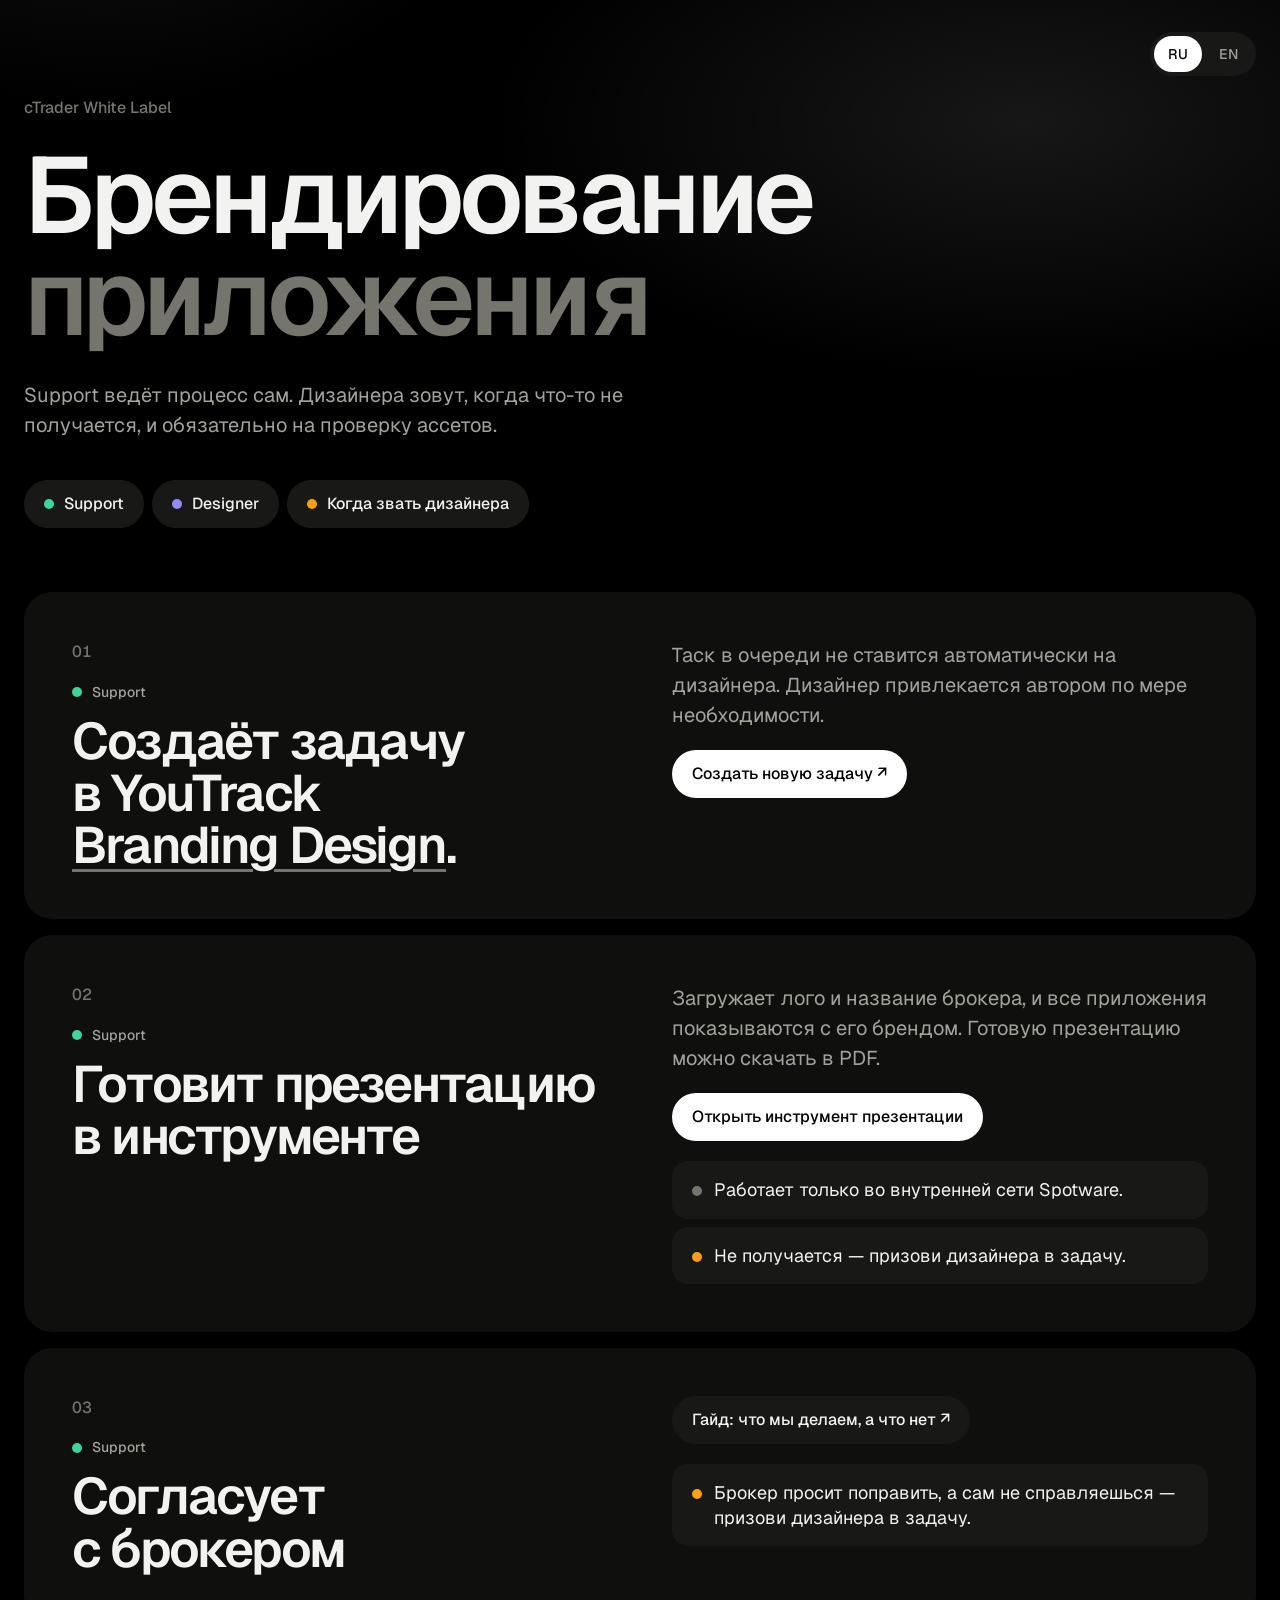
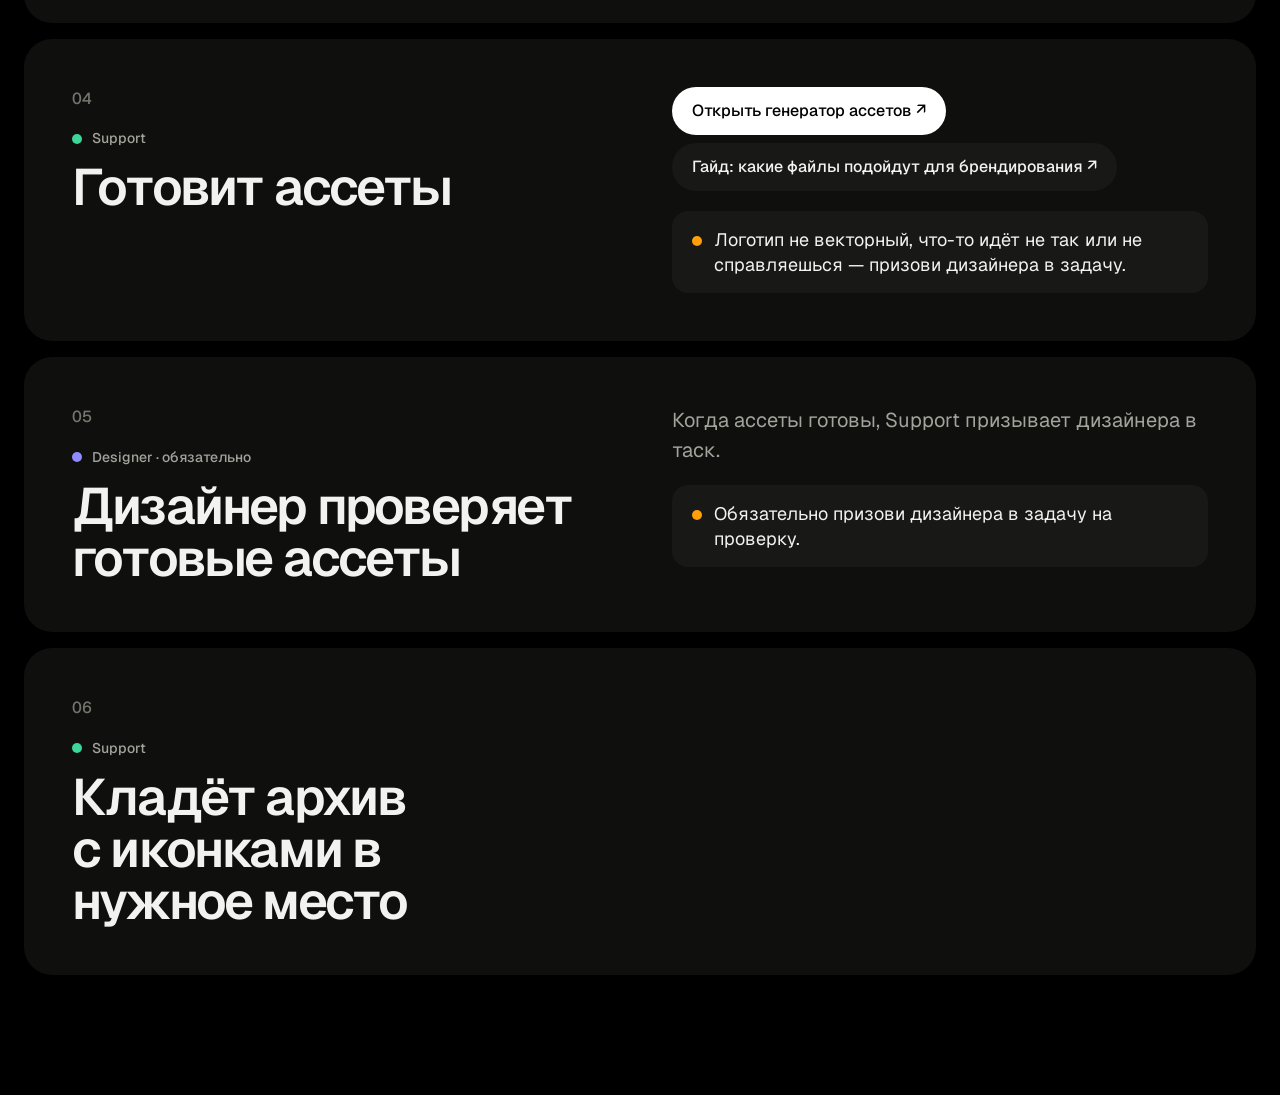
==== branding-sop/index.html @ 6b5ebdbe "Add cTrader branding SOP with presentation tool Co-Authored-By: Claude Sonnet 5.5 <noreply@anthropic" ====
<!doctype html><html lang="ru"><head><meta charset="utf-8"><meta name="viewport" content="width=device-width, initial-scale=1, viewport-fit=cover"><style>:root{color-scheme:light}body{margin:0}[hidden]{display:none!important}</style></head><body><title>SOP брендирования cTrader</title>
<meta name="claude:viewport-fit-sides" content="cover">
<link rel="preconnect" href="https://fonts.googleapis.com">
<link rel="preconnect" href="https://fonts.gstatic.com" crossorigin>
<link rel="stylesheet" href="https://fonts.googleapis.com/css2?family=Geist:wght@400;500;600;700&display=swap">
<style>
/* Layout: стиль страницы презентации. Чёрный фон, крупный плотный заголовок, по карточке на шаг: слева номер и название, справа действия и условия вызова дизайнера. */
:root {
  --bg: #000000;
  --surface: #0F0F0E;
  --surface-2: #181817;
  --surface-3: #232321;
  --ink: #F2F2F0;
  --ink-2: #A3A39C;
  --ink-3: #75756E;
  --paper: #FFFFFF;
  --on-paper: #000000;
  --designer: #8E8CFF;
  --support: #3DD598;
  --decision: #FF9F0A;
  --r-lg: 28px;
  --r-md: 16px;
  --gutter: 24px;
  --font: "Geist", system-ui, -apple-system, "Segoe UI", sans-serif;
  color-scheme: dark;
}
* { box-sizing: border-box; }
html { scroll-behavior: smooth; }
body {
  margin: 0;
  background: var(--bg); color: var(--ink);
  font: 400 16px/1.5 var(--font);
  -webkit-font-smoothing: antialiased;
  overflow-x: hidden;
  padding-left: max(var(--gutter), env(safe-area-inset-left, 0px));
  padding-right: max(var(--gutter), env(safe-area-inset-right, 0px));
}
h1, h2, p { margin: 0; }
.wrap { max-width: 1440px; margin: 0 auto; }

/* hero */
.hero { position: relative; padding-block: 96px 64px; }
.hero::before {
  content: ""; position: absolute; inset: -80px calc(-1 * var(--gutter)) 0; z-index: -1; pointer-events: none;
  background:
    radial-gradient(60% 55% at 80% 30%, rgba(255,255,255,.09), transparent 70%),
    radial-gradient(40% 40% at 8% 0%, rgba(255,255,255,.05), transparent 70%);
}
.eyebrow { display: block; font-size: 16px; font-weight: 500; color: var(--ink-3); margin-bottom: 24px; }
h1 { font-weight: 600; letter-spacing: -.045em; line-height: .95; font-size: clamp(40px, 8.4vw, 136px); overflow-wrap: anywhere; }
h1 .dim { display: block; color: var(--ink-3); }
.lead { margin-top: 32px; max-width: 620px; font-size: 20px; line-height: 1.5; color: var(--ink-2); }
.legend { display: flex; flex-wrap: wrap; gap: 8px; margin: 40px 0 0; padding: 0; list-style: none; }
.legend li { display: inline-flex; align-items: center; gap: 10px; height: 48px; padding: 0 20px; border-radius: 999px; background: var(--surface-2); font-weight: 500; }

.lang { position: absolute; top: 32px; right: 0; display: inline-flex; gap: 2px; padding: 4px; border-radius: 999px; background: var(--surface-2); }
.lang button { appearance: none; -webkit-appearance: none; border: 0; font: 500 14px var(--font); height: 36px; min-width: 48px; padding: 0 14px; border-radius: 999px; background: transparent; color: var(--ink-2); cursor: pointer; }
.lang button:hover { color: var(--ink); }
.lang button[aria-pressed="true"] { background: var(--paper); color: var(--on-paper); }
.lang button:focus-visible { outline: 3px solid var(--ink); outline-offset: 2px; }

.dot { width: 10px; height: 10px; border-radius: 50%; flex: none; background: var(--ink-3); }
.dot.s { background: var(--support); }
.dot.d { background: var(--designer); }
.dot.q { background: var(--decision); }

/* steps */
.steps { display: flex; flex-direction: column; gap: 16px; padding-bottom: 120px; }
.step {
  display: grid; grid-template-columns: minmax(0, 1fr) minmax(0, 1fr); gap: 32px 64px; align-items: start;
  background: var(--surface); border-radius: var(--r-lg); padding: clamp(24px, 4vw, 48px);
}
.num { display: block; font-size: 16px; font-weight: 500; color: var(--ink-3); font-variant-numeric: tabular-nums; margin-bottom: 16px; }
.who { display: inline-flex; align-items: center; gap: 10px; font-size: 14px; font-weight: 500; color: var(--ink-2); margin-bottom: 12px; }
.step h2 { font-size: clamp(30px, 4vw, 56px); line-height: 1.02; letter-spacing: -.035em; font-weight: 600; text-wrap: balance; }
.step h2 a { color: inherit; text-decoration: underline; text-decoration-thickness: 3px; text-underline-offset: 6px; text-decoration-color: var(--ink-3); }
.step h2 a:hover { text-decoration-color: var(--ink); }
.body { display: flex; flex-direction: column; gap: 20px; min-width: 0; }
.body p { font-size: 20px; line-height: 1.5; color: var(--ink-2); max-width: 560px; }
.actions { display: flex; flex-wrap: wrap; gap: 8px; }
.btn {
  display: inline-flex; align-items: center; gap: 8px; min-height: 48px; padding: 8px 20px; border-radius: 999px;
  background: var(--surface-2); color: var(--ink); text-decoration: none; font-weight: 500; font-size: 16px;
  transition: background .15s;
}
.btn:hover { background: var(--surface-3); }
.btn.primary { background: var(--paper); color: var(--on-paper); }
.btn.primary:hover { background: #E2E2DE; }
.btn:focus-visible, .step h2 a:focus-visible, .back:focus-visible { outline: 3px solid var(--ink); outline-offset: 3px; }
.notes { display: flex; flex-direction: column; gap: 8px; }
.note { background: var(--surface-2); border-radius: var(--r-md); padding: 16px 20px; display: flex; align-items: flex-start; gap: 12px; }
.note .dot { margin-top: 9px; }
.note span { font-size: 18px; line-height: 1.4; color: var(--ink); }

/* presentation view */
.pres { position: fixed; inset: 0; display: flex; flex-direction: column; background: var(--bg); z-index: 20; }
.pres-bar { flex: none; display: flex; align-items: center; min-height: 64px; padding-top: env(safe-area-inset-top, 0px); padding-left: max(16px, env(safe-area-inset-left, 0px)); padding-right: max(16px, env(safe-area-inset-right, 0px)); }
.back { display: inline-flex; align-items: center; height: 40px; padding: 0 16px; border-radius: 999px; background: var(--surface-2); color: var(--ink); text-decoration: none; font-weight: 500; }
.back:hover { background: var(--surface-3); }
.pres iframe { flex: 1; width: 100%; border: 0; background: var(--bg); padding-bottom: env(safe-area-inset-bottom, 0px); }

@media (max-width: 900px) {
  .hero { padding-block: 88px 48px; }
  .lang { top: 24px; }
  .lead, .body p { font-size: 18px; }
  .step { grid-template-columns: minmax(0, 1fr); gap: 24px; }
}
@media (max-width: 640px) {
  :root { --gutter: 16px; --r-lg: 20px; }
  .steps { padding-bottom: 72px; }
}
@media (prefers-reduced-motion: reduce) {
  html { scroll-behavior: auto; }
  .btn, .back { transition: none; }
}
</style>

<div id="scheme">
  <div class="wrap">
    <header class="hero">
      <div class="lang" role="group" aria-label="Язык">
        <button type="button" data-lang="ru" aria-pressed="true">RU</button>
        <button type="button" data-lang="en" aria-pressed="false">EN</button>
      </div>
      <span class="eyebrow">cTrader White Label</span>
      <h1><span data-i="h1a">Брендирование</span><span class="dim" data-i="h1b">приложения</span></h1>
      <p class="lead" data-i="lead">Support ведёт процесс сам. Дизайнера зовут, когда что-то не получается, и обязательно на проверку ассетов.</p>
      <ul class="legend" id="legend" aria-label="Обозначения">
        <li><i class="dot s"></i>Support</li>
        <li><i class="dot d"></i>Designer</li>
        <li><i class="dot q"></i><span data-i="lg3">Когда звать дизайнера</span></li>
      </ul>
    </header>

    <main class="steps">
      <section class="step">
        <div>
          <span class="num">01</span>
          <span class="who"><i class="dot s"></i>Support</span>
          <h2 data-i="s1h">Создаёт задачу в YouTrack <a href="https://yt.ctrader.com/projects/XD" target="_blank" rel="noopener">Branding Design</a>.</h2>
        </div>
        <div class="body">
          <p data-i="s1p">Таск в очереди не ставится автоматически на дизайнера. Дизайнер привлекается автором по мере необходимости.</p>
          <div class="actions">
            <a class="btn primary" href="https://yt.ctrader.com/newIssue?project=XD" target="_blank" rel="noopener" data-i="s1b">Создать новую задачу ↗</a>
          </div>
        </div>
      </section>

      <section class="step">
        <div>
          <span class="num">02</span>
          <span class="who"><i class="dot s"></i>Support</span>
          <h2 data-i="s2h">Готовит презентацию в инструменте</h2>
        </div>
        <div class="body">
          <p data-i="s2p">Загружает лого и название брокера, и все приложения показываются с его брендом. Готовую презентацию можно скачать в PDF.</p>
          <div class="actions">
            <a class="btn primary" href="#presentation" data-i="s2b">Открыть инструмент презентации</a>
          </div>
          <div class="notes">
            <div class="note"><i class="dot"></i><span data-i="s2n1">Работает только во внутренней сети Spotware.</span></div>
            <div class="note"><i class="dot q"></i><span data-i="s2n2">Не получается — призови дизайнера в задачу.</span></div>
          </div>
        </div>
      </section>

      <section class="step">
        <div>
          <span class="num">03</span>
          <span class="who"><i class="dot s"></i>Support</span>
          <h2 data-i="s3h">Согласует с брокером</h2>
        </div>
        <div class="body">
          <div class="actions">
            <a class="btn" href="https://assets-generator.vibe.spotwa.re/broker-assets/requirements" target="_blank" rel="noopener" data-i="s3b">Гайд: что мы делаем, а что нет ↗</a>
          </div>
          <div class="notes">
            <div class="note"><i class="dot q"></i><span data-i="s3n">Брокер просит поправить, а сам не справляешься — призови дизайнера в задачу.</span></div>
          </div>
        </div>
      </section>

      <section class="step">
        <div>
          <span class="num">04</span>
          <span class="who"><i class="dot s"></i>Support</span>
          <h2 data-i="s4h">Готовит ассеты</h2>
        </div>
        <div class="body">
          <div class="actions">
            <a class="btn primary" href="https://assets-generator.vibe.spotwa.re/" target="_blank" rel="noopener" data-i="s4b1">Открыть генератор ассетов ↗</a>
            <a class="btn" href="https://assets-generator.vibe.spotwa.re/broker-assets" target="_blank" rel="noopener" data-i="s4b2">Гайд: какие файлы подойдут для брендирования ↗</a>
          </div>
          <div class="notes">
            <div class="note"><i class="dot q"></i><span data-i="s4n">Логотип не векторный, что-то идёт не так или не справляешься — призови дизайнера в задачу.</span></div>
          </div>
        </div>
      </section>

      <section class="step">
        <div>
          <span class="num">05</span>
          <span class="who"><i class="dot d"></i><span data-i="s5w">Designer · обязательно</span></span>
          <h2 data-i="s5h">Дизайнер проверяет готовые ассеты</h2>
        </div>
        <div class="body">
          <p data-i="s5p">Когда ассеты готовы, Support призывает дизайнера в таск.</p>
          <div class="notes">
            <div class="note"><i class="dot q"></i><span data-i="s5n">Обязательно призови дизайнера в задачу на проверку.</span></div>
          </div>
        </div>
      </section>

      <section class="step">
        <div>
          <span class="num">06</span>
          <span class="who"><i class="dot s"></i>Support</span>
          <h2 data-i="s6h">Кладёт архив с иконками в нужное место</h2>
        </div>
        <div class="body"></div>
      </section>
    </main>
  </div>
</div>

<div class="pres" id="presView" hidden>
  <div class="pres-bar"><a class="back" href="#" data-i="back">← К схеме</a></div>
  <iframe id="presFrame" title="Инструмент презентации"></iframe>
</div>

<script>
(function () {
  var EN = {"h1a": "Branding", "h1b": "the app", "lead": "Support runs the process on their own. The designer is called in when something doesn't work out, and always for the asset check.", "lg3": "When to call the designer", "s1h": "Creates a task in YouTrack <a href='https://yt.ctrader.com/projects/XD' target='_blank' rel='noopener'>Branding Design</a>.", "s1b": "Create a new task ↗",
    "s1p": "A task in the queue isn't assigned to the designer automatically. The author brings the designer in as needed.", "s2h": "Prepares the presentation in the tool", "s2p": "Uploads the broker's logo and name, and every app is shown with their branding. The finished presentation can be downloaded as a PDF.", "s2b": "Open the presentation tool", "s2n1": "Works only inside the Spotware internal network.", "s2n2": "Not working out? Add the designer to the task.", "s3h": "Agrees it with the broker", "s3b": "Guide: what we do and what we don't ↗", "s3n": "The broker asks for changes and you can't handle it? Add the designer to the task.", "s4h": "Prepares the assets", "s4b1": "Open the asset generator ↗", "s4b2": "Guide: which files work for branding ↗", "s4n": "The logo isn't a vector, something goes wrong, or you can't manage? Add the designer to the task.", "s5w": "Designer · required", "s5h": "The designer checks the finished assets", "s5p": "When the assets are ready, Support adds the designer to the task.", "s5n": "Always add the designer to the task for this check.", "s6h": "Puts the archive with the icons in the right place", "back": "← Back to the scheme"};
  var META = {
    ru: { title: 'SOP брендирования cTrader', legend: 'Обозначения', frame: 'Инструмент презентации', group: 'Язык' },
    en: { title: 'cTrader Branding SOP', legend: 'Legend', frame: 'Presentation tool', group: 'Language' }
  };
  var scheme = document.getElementById('scheme');
  var view = document.getElementById('presView');
  var frame = document.getElementById('presFrame');
  var legend = document.getElementById('legend');
  var group = document.querySelector('.lang');
  var buttons = document.querySelectorAll('.lang button');
  var els = document.querySelectorAll('[data-i]');
  var loaded = false;

  els.forEach(function (e) { e._ru = e.innerHTML; });

  function setLang(l) {
    els.forEach(function (e) {
      var k = e.getAttribute('data-i');
      e.innerHTML = (l === 'en' && EN[k] !== undefined) ? EN[k] : e._ru;
    });
    document.documentElement.lang = l;
    document.title = META[l].title;
    legend.setAttribute('aria-label', META[l].legend);
    group.setAttribute('aria-label', META[l].group);
    frame.setAttribute('title', META[l].frame);
    buttons.forEach(function (b) { b.setAttribute('aria-pressed', b.getAttribute('data-lang') === l ? 'true' : 'false'); });
    try { localStorage.setItem('sop-lang', l); } catch (e) {}
  }
  buttons.forEach(function (b) {
    b.addEventListener('click', function () { setLang(b.getAttribute('data-lang')); });
  });

  var saved = 'ru';
  try { saved = localStorage.getItem('sop-lang') === 'en' ? 'en' : 'ru'; } catch (e) {}
  setLang(saved);

  function route() {
    var on = location.hash === '#presentation';
    if (on && !loaded) { frame.src = 'presentation/index.html'; loaded = true; }
    view.hidden = !on;
    scheme.hidden = on;
    window.scrollTo(0, 0);
  }
  window.addEventListener('hashchange', route);
  route();
})();
</script>
</body></html>
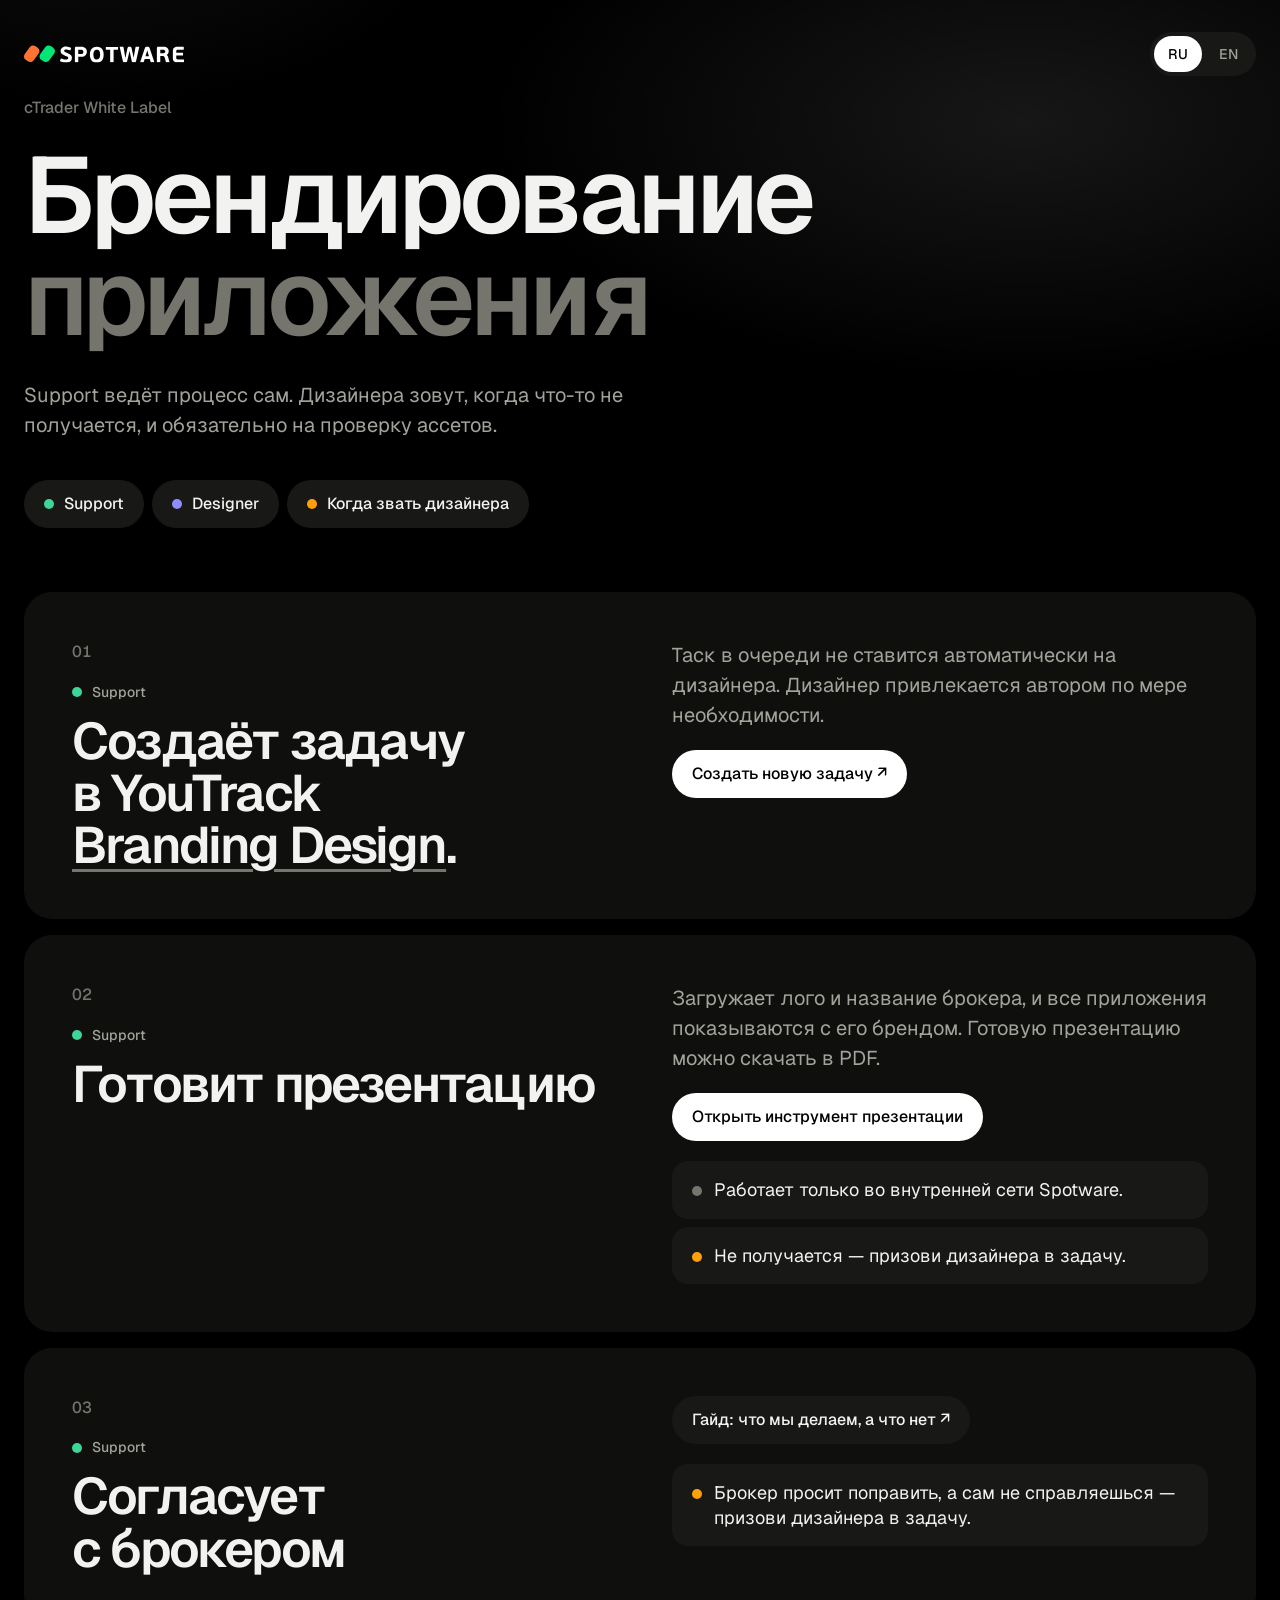
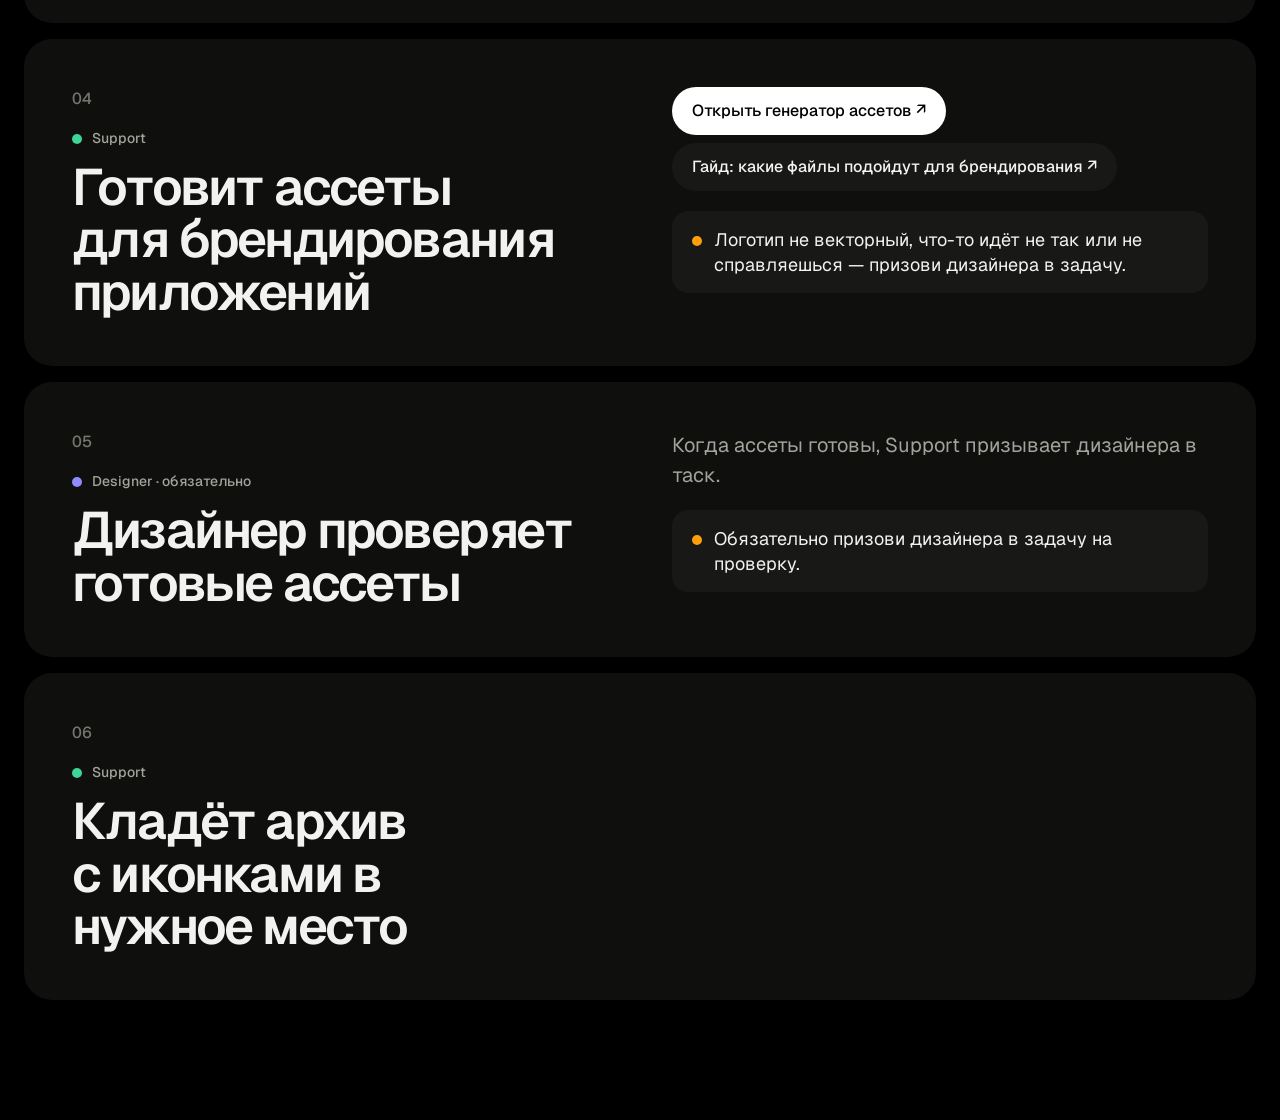
==== commit 120c8e4e: "Spotware logo on the scheme, remove back bar from tool view Co-Authored-By: Claude Sonnet 5.5 <norep" ====
--- a/branding-sop/index.html
+++ b/branding-sop/index.html
@@ -53,6 +53,9 @@
 .legend { display: flex; flex-wrap: wrap; gap: 8px; margin: 40px 0 0; padding: 0; list-style: none; }
 .legend li { display: inline-flex; align-items: center; gap: 10px; height: 48px; padding: 0 20px; border-radius: 999px; background: var(--surface-2); font-weight: 500; }
 
+.brand { position: absolute; top: 45px; left: 0; display: block; line-height: 0; }
+.brand img { display: block; height: 18px; width: auto; }
+.brand:focus-visible { outline: 3px solid var(--ink); outline-offset: 4px; border-radius: 4px; }
 .lang { position: absolute; top: 32px; right: 0; display: inline-flex; gap: 2px; padding: 4px; border-radius: 999px; background: var(--surface-2); }
 .lang button { appearance: none; -webkit-appearance: none; border: 0; font: 500 14px var(--font); height: 36px; min-width: 48px; padding: 0 14px; border-radius: 999px; background: transparent; color: var(--ink-2); cursor: pointer; }
 .lang button:hover { color: var(--ink); }
@@ -102,6 +105,8 @@
 @media (max-width: 900px) {
   .hero { padding-block: 88px 48px; }
   .lang { top: 24px; }
+  .brand { top: 37px; }
+  .brand img { height: 16px; }
   .lead, .body p { font-size: 18px; }
   .step { grid-template-columns: minmax(0, 1fr); gap: 24px; }
 }
@@ -122,6 +127,7 @@
         <button type="button" data-lang="ru" aria-pressed="true">RU</button>
         <button type="button" data-lang="en" aria-pressed="false">EN</button>
       </div>
+      <a class="brand" href="https://www.spotware.com" target="_blank" rel="noopener" aria-label="Spotware"><img src="presentation/assets/spotware-logo-header.svg" alt="Spotware" width="160" height="18"></a>
       <span class="eyebrow">cTrader White Label</span>
       <h1><span data-i="h1a">Брендирование</span><span class="dim" data-i="h1b">приложения</span></h1>
       <p class="lead" data-i="lead">Support ведёт процесс сам. Дизайнера зовут, когда что-то не получается, и обязательно на проверку ассетов.</p>
@@ -151,7 +157,7 @@
         <div>
           <span class="num">02</span>
           <span class="who"><i class="dot s"></i>Support</span>
-          <h2 data-i="s2h">Готовит презентацию в инструменте</h2>
+          <h2 data-i="s2h">Готовит презентацию</h2>
         </div>
         <div class="body">
           <p data-i="s2p">Загружает лого и название брокера, и все приложения показываются с его брендом. Готовую презентацию можно скачать в PDF.</p>
@@ -185,7 +191,7 @@
         <div>
           <span class="num">04</span>
           <span class="who"><i class="dot s"></i>Support</span>
-          <h2 data-i="s4h">Готовит ассеты</h2>
+          <h2 data-i="s4h">Готовит ассеты для брендирования приложений</h2>
         </div>
         <div class="body">
           <div class="actions">
@@ -225,14 +231,13 @@
 </div>
 
 <div class="pres" id="presView" hidden>
-  <div class="pres-bar"><a class="back" href="#" data-i="back">← К схеме</a></div>
   <iframe id="presFrame" title="Инструмент презентации"></iframe>
 </div>
 
 <script>
 (function () {
   var EN = {"h1a": "Branding", "h1b": "the app", "lead": "Support runs the process on their own. The designer is called in when something doesn't work out, and always for the asset check.", "lg3": "When to call the designer", "s1h": "Creates a task in YouTrack <a href='https://yt.ctrader.com/projects/XD' target='_blank' rel='noopener'>Branding Design</a>.", "s1b": "Create a new task ↗",
-    "s1p": "A task in the queue isn't assigned to the designer automatically. The author brings the designer in as needed.", "s2h": "Prepares the presentation in the tool", "s2p": "Uploads the broker's logo and name, and every app is shown with their branding. The finished presentation can be downloaded as a PDF.", "s2b": "Open the presentation tool", "s2n1": "Works only inside the Spotware internal network.", "s2n2": "Not working out? Add the designer to the task.", "s3h": "Agrees it with the broker", "s3b": "Guide: what we do and what we don't ↗", "s3n": "The broker asks for changes and you can't handle it? Add the designer to the task.", "s4h": "Prepares the assets", "s4b1": "Open the asset generator ↗", "s4b2": "Guide: which files work for branding ↗", "s4n": "The logo isn't a vector, something goes wrong, or you can't manage? Add the designer to the task.", "s5w": "Designer · required", "s5h": "The designer checks the finished assets", "s5p": "When the assets are ready, Support adds the designer to the task.", "s5n": "Always add the designer to the task for this check.", "s6h": "Puts the archive with the icons in the right place", "back": "← Back to the scheme"};
+    "s1p": "A task in the queue isn't assigned to the designer automatically. The author brings the designer in as needed.", "s2h": "Prepares the presentation", "s2p": "Uploads the broker's logo and name, and every app is shown with their branding. The finished presentation can be downloaded as a PDF.", "s2b": "Open the presentation tool", "s2n1": "Works only inside the Spotware internal network.", "s2n2": "Not working out? Add the designer to the task.", "s3h": "Agrees it with the broker", "s3b": "Guide: what we do and what we don't ↗", "s3n": "The broker asks for changes and you can't handle it? Add the designer to the task.", "s4h": "Prepares the assets for app branding", "s4b1": "Open the asset generator ↗", "s4b2": "Guide: which files work for branding ↗", "s4n": "The logo isn't a vector, something goes wrong, or you can't manage? Add the designer to the task.", "s5w": "Designer · required", "s5h": "The designer checks the finished assets", "s5p": "When the assets are ready, Support adds the designer to the task.", "s5n": "Always add the designer to the task for this check.", "s6h": "Puts the archive with the icons in the right place", "back": "← Back to the scheme"};
   var META = {
     ru: { title: 'SOP брендирования cTrader', legend: 'Обозначения', frame: 'Инструмент презентации', group: 'Язык' },
     en: { title: 'cTrader Branding SOP', legend: 'Legend', frame: 'Presentation tool', group: 'Language' }
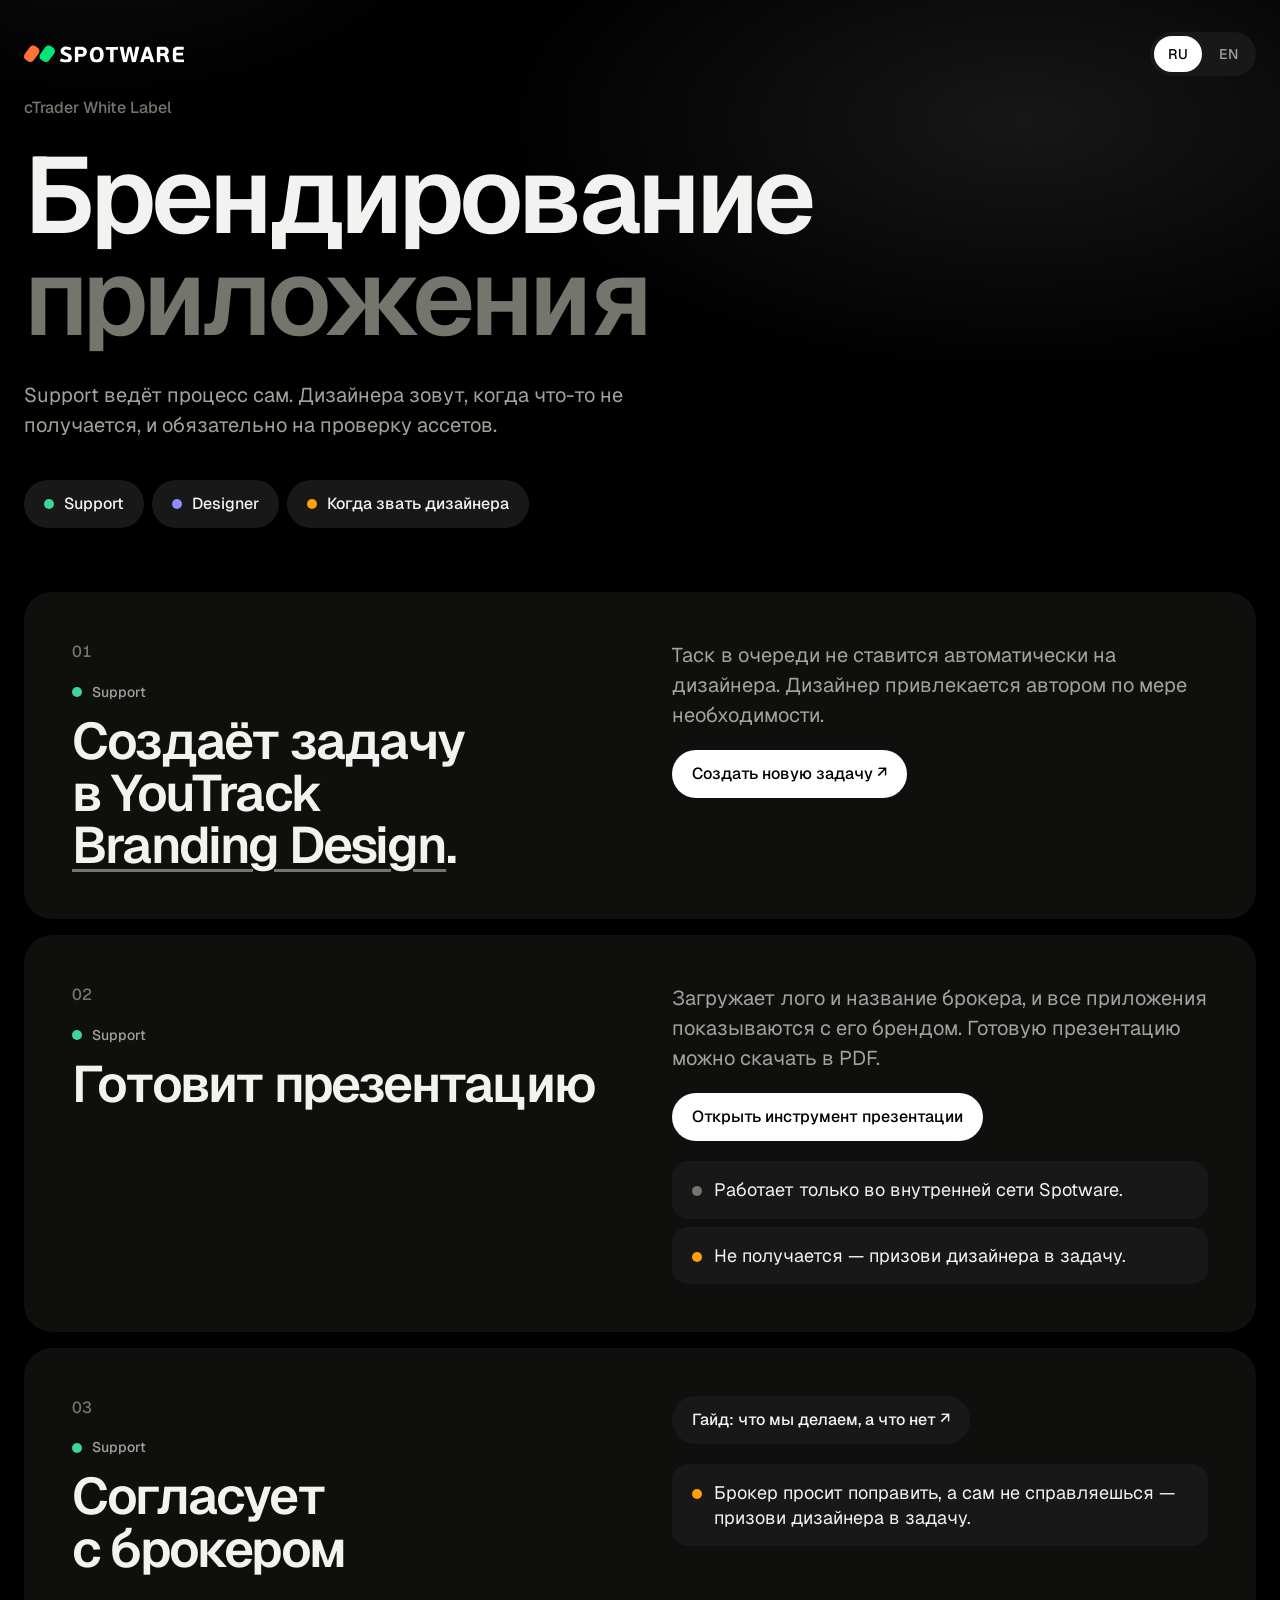
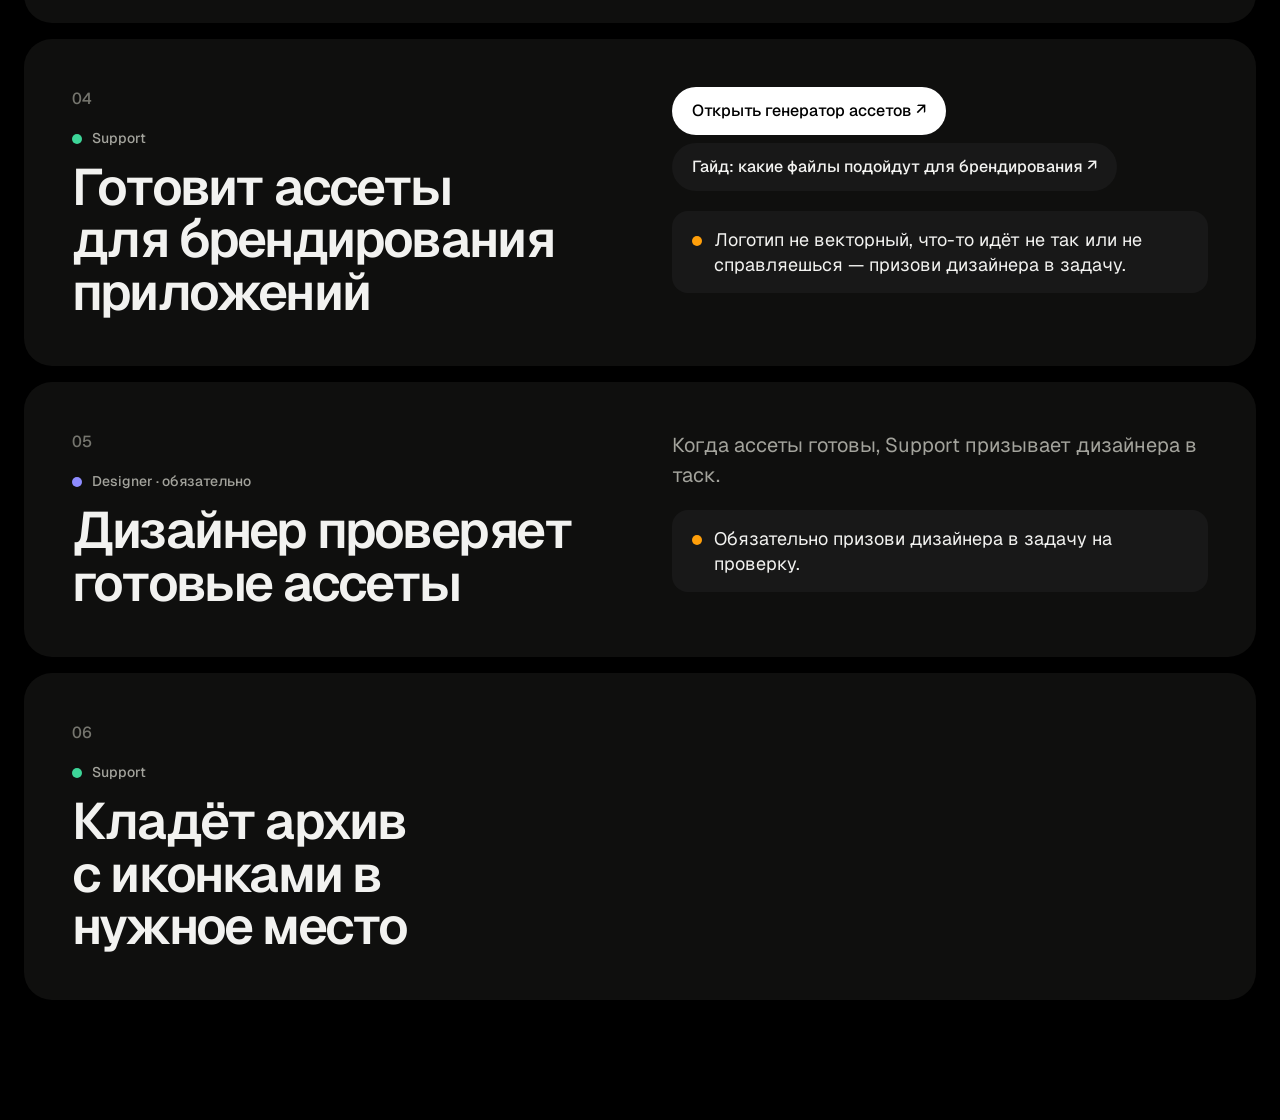
==== commit 8938d1a6: "Buttons follow logo state, Reset after upload, control order, surface #181818 Co-Authored-By: Claude" ====
--- a/branding-sop/index.html
+++ b/branding-sop/index.html
@@ -8,7 +8,7 @@
 :root {
   --bg: #000000;
   --surface: #0F0F0E;
-  --surface-2: #181817;
+  --surface-2: #181818;
   --surface-3: #232321;
   --ink: #F2F2F0;
   --ink-2: #A3A39C;
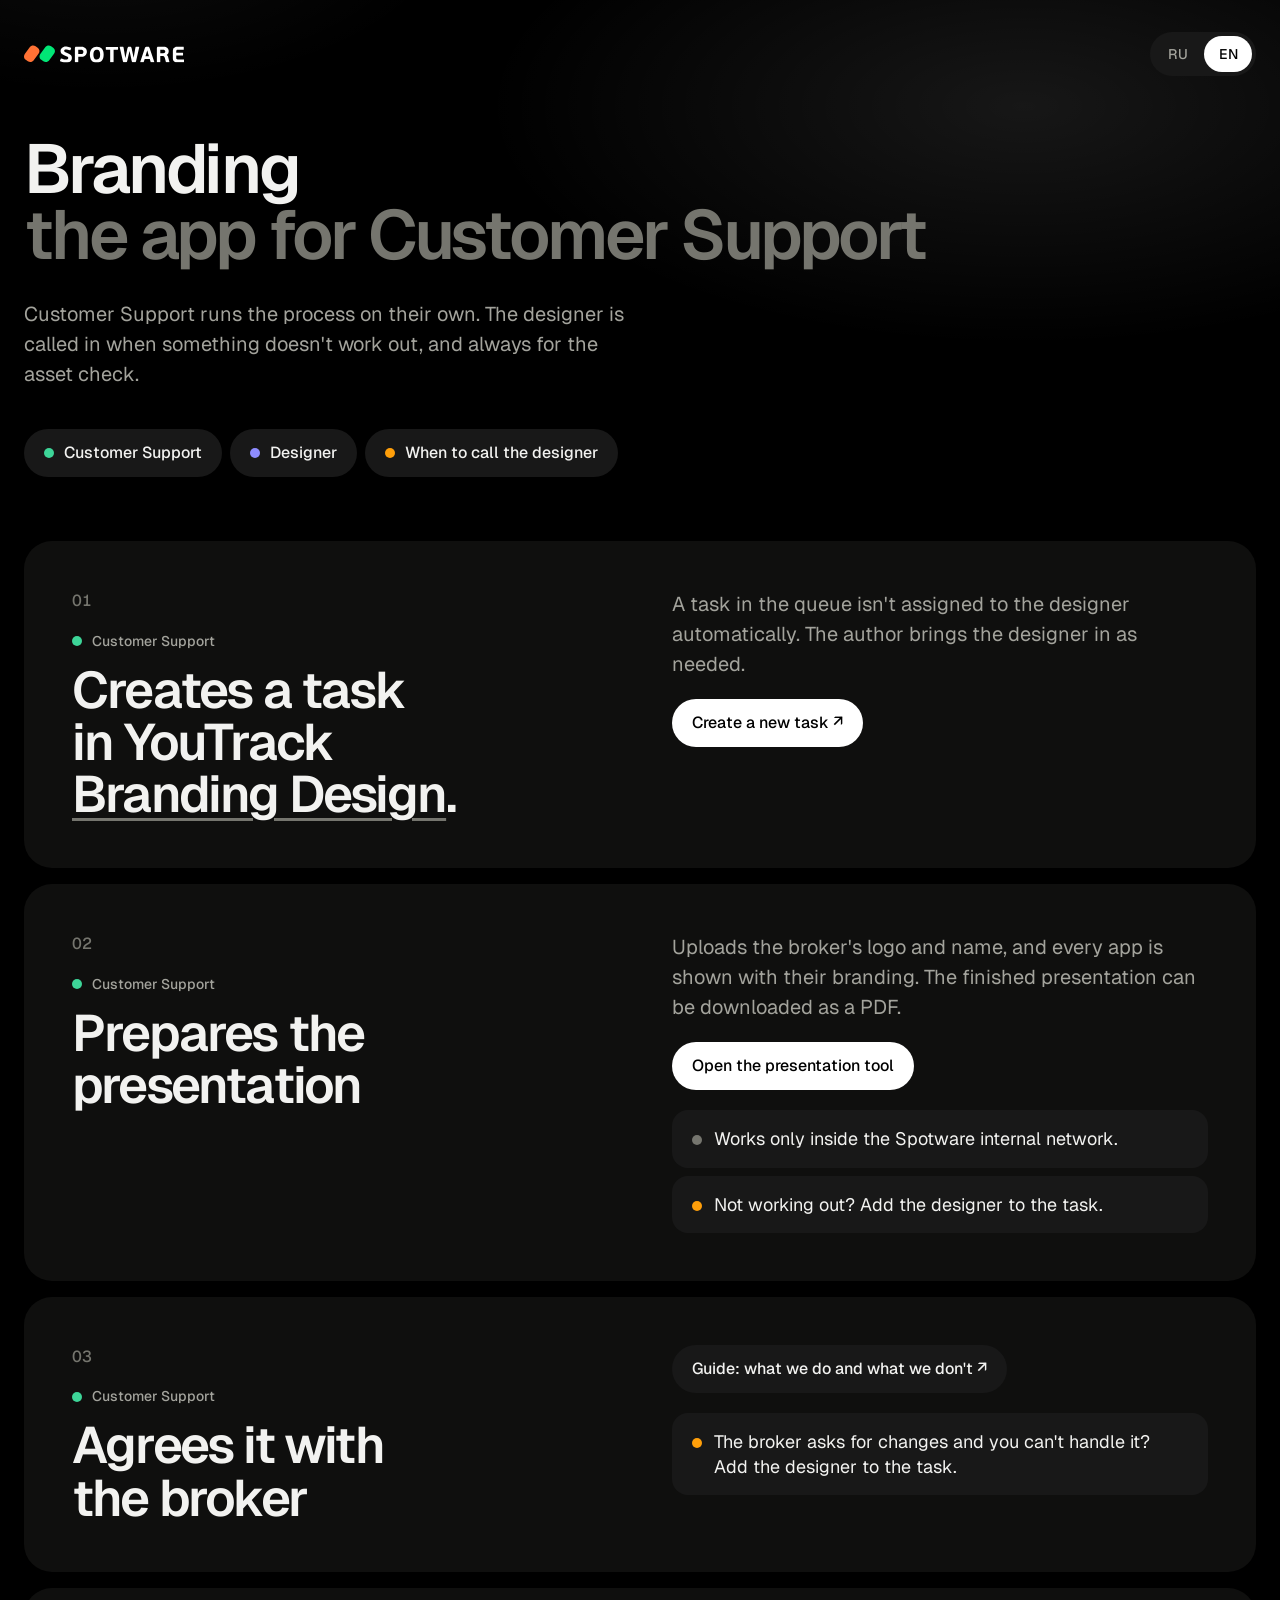
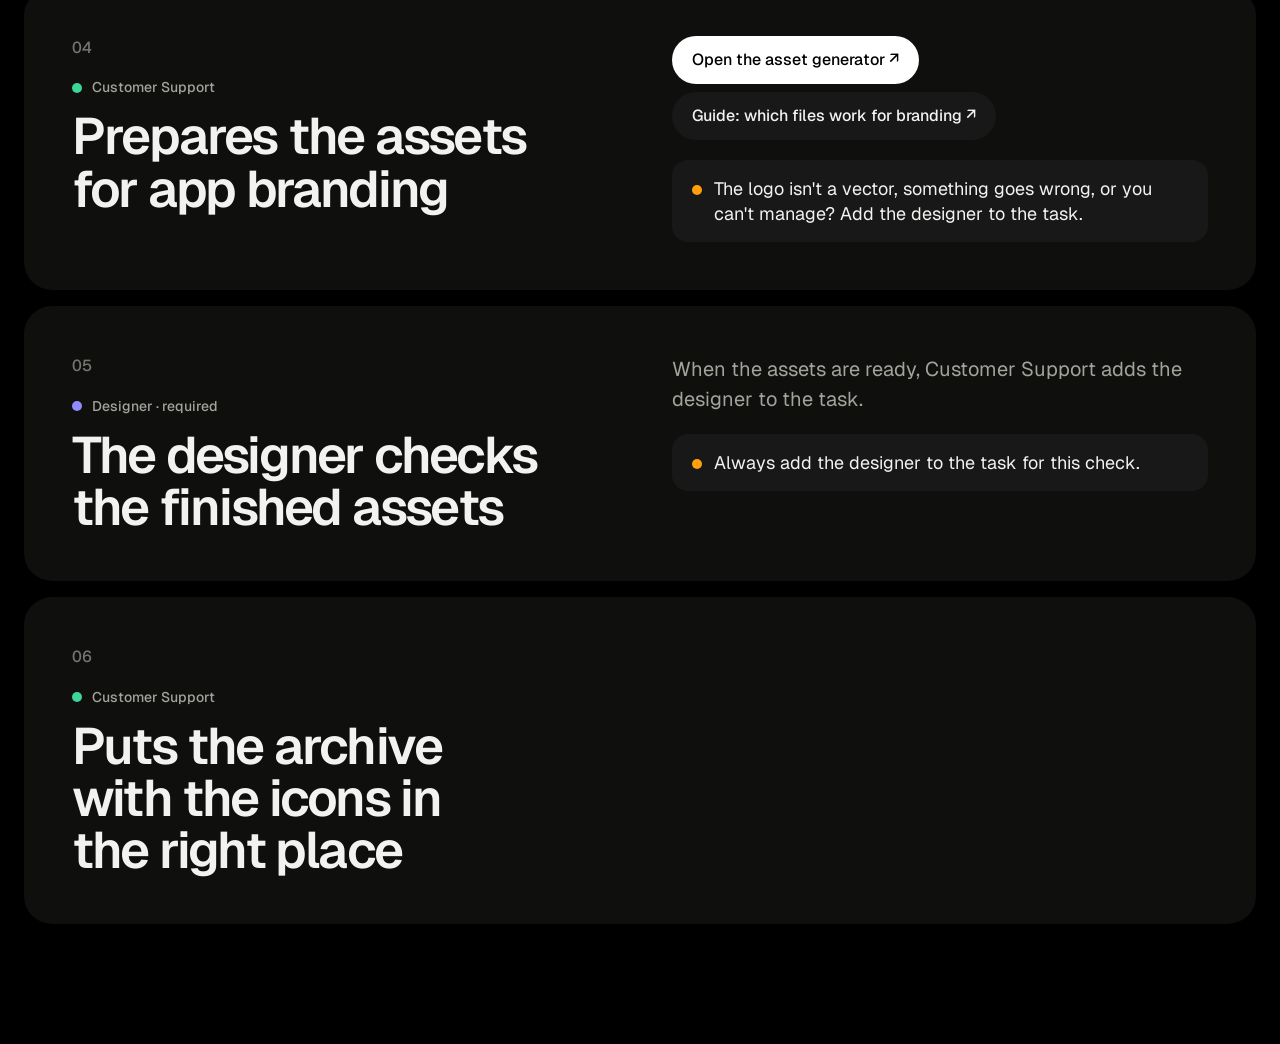
==== commit 69baf385: "SOP: English by default, drop eyebrow, Customer Support naming Co-Authored-By: Claude Sonnet 5.5 <no" ====
--- a/branding-sop/index.html
+++ b/branding-sop/index.html
@@ -39,7 +39,7 @@
 .wrap { max-width: 1440px; margin: 0 auto; }
 
 /* hero */
-.hero { position: relative; padding-block: 96px 64px; }
+.hero { position: relative; padding-block: 136px 64px; }
 .hero::before {
   content: ""; position: absolute; inset: -80px calc(-1 * var(--gutter)) 0; z-index: -1; pointer-events: none;
   background:
@@ -47,7 +47,7 @@
     radial-gradient(40% 40% at 8% 0%, rgba(255,255,255,.05), transparent 70%);
 }
 .eyebrow { display: block; font-size: 16px; font-weight: 500; color: var(--ink-3); margin-bottom: 24px; }
-h1 { font-weight: 600; letter-spacing: -.045em; line-height: .95; font-size: clamp(40px, 8.4vw, 136px); overflow-wrap: anywhere; }
+h1 { font-weight: 600; letter-spacing: -.045em; line-height: .95; font-size: clamp(40px, 5.4vw, 104px); overflow-wrap: anywhere; }
 h1 .dim { display: block; color: var(--ink-3); }
 .lead { margin-top: 32px; max-width: 620px; font-size: 20px; line-height: 1.5; color: var(--ink-2); }
 .legend { display: flex; flex-wrap: wrap; gap: 8px; margin: 40px 0 0; padding: 0; list-style: none; }
@@ -103,7 +103,7 @@
 .pres iframe { flex: 1; width: 100%; border: 0; background: var(--bg); padding-bottom: env(safe-area-inset-bottom, 0px); }
 
 @media (max-width: 900px) {
-  .hero { padding-block: 88px 48px; }
+  .hero { padding-block: 120px 48px; }
   .lang { top: 24px; }
   .brand { top: 37px; }
   .brand img { height: 16px; }
@@ -128,11 +128,10 @@
         <button type="button" data-lang="en" aria-pressed="false">EN</button>
       </div>
       <a class="brand" href="https://www.spotware.com" target="_blank" rel="noopener" aria-label="Spotware"><img src="presentation/assets/spotware-logo-header.svg" alt="Spotware" width="160" height="18"></a>
-      <span class="eyebrow">cTrader White Label</span>
-      <h1><span data-i="h1a">Брендирование</span><span class="dim" data-i="h1b">приложения</span></h1>
-      <p class="lead" data-i="lead">Support ведёт процесс сам. Дизайнера зовут, когда что-то не получается, и обязательно на проверку ассетов.</p>
+      <h1><span data-i="h1a">Брендирование</span><span class="dim" data-i="h1b">приложения для Customer Support</span></h1>
+      <p class="lead" data-i="lead">Customer Support ведёт процесс сам. Дизайнера зовут, когда что-то не получается, и обязательно на проверку ассетов.</p>
       <ul class="legend" id="legend" aria-label="Обозначения">
-        <li><i class="dot s"></i>Support</li>
+        <li><i class="dot s"></i>Customer Support</li>
         <li><i class="dot d"></i>Designer</li>
         <li><i class="dot q"></i><span data-i="lg3">Когда звать дизайнера</span></li>
       </ul>
@@ -142,7 +141,7 @@
       <section class="step">
         <div>
           <span class="num">01</span>
-          <span class="who"><i class="dot s"></i>Support</span>
+          <span class="who"><i class="dot s"></i>Customer Support</span>
           <h2 data-i="s1h">Создаёт задачу в YouTrack <a href="https://yt.ctrader.com/projects/XD" target="_blank" rel="noopener">Branding Design</a>.</h2>
         </div>
         <div class="body">
@@ -156,7 +155,7 @@
       <section class="step">
         <div>
           <span class="num">02</span>
-          <span class="who"><i class="dot s"></i>Support</span>
+          <span class="who"><i class="dot s"></i>Customer Support</span>
           <h2 data-i="s2h">Готовит презентацию</h2>
         </div>
         <div class="body">
@@ -174,7 +173,7 @@
       <section class="step">
         <div>
           <span class="num">03</span>
-          <span class="who"><i class="dot s"></i>Support</span>
+          <span class="who"><i class="dot s"></i>Customer Support</span>
           <h2 data-i="s3h">Согласует с брокером</h2>
         </div>
         <div class="body">
@@ -190,7 +189,7 @@
       <section class="step">
         <div>
           <span class="num">04</span>
-          <span class="who"><i class="dot s"></i>Support</span>
+          <span class="who"><i class="dot s"></i>Customer Support</span>
           <h2 data-i="s4h">Готовит ассеты для брендирования приложений</h2>
         </div>
         <div class="body">
@@ -211,7 +210,7 @@
           <h2 data-i="s5h">Дизайнер проверяет готовые ассеты</h2>
         </div>
         <div class="body">
-          <p data-i="s5p">Когда ассеты готовы, Support призывает дизайнера в таск.</p>
+          <p data-i="s5p">Когда ассеты готовы, Customer Support призывает дизайнера в таск.</p>
           <div class="notes">
             <div class="note"><i class="dot q"></i><span data-i="s5n">Обязательно призови дизайнера в задачу на проверку.</span></div>
           </div>
@@ -221,7 +220,7 @@
       <section class="step">
         <div>
           <span class="num">06</span>
-          <span class="who"><i class="dot s"></i>Support</span>
+          <span class="who"><i class="dot s"></i>Customer Support</span>
           <h2 data-i="s6h">Кладёт архив с иконками в нужное место</h2>
         </div>
         <div class="body"></div>
@@ -236,8 +235,8 @@
 
 <script>
 (function () {
-  var EN = {"h1a": "Branding", "h1b": "the app", "lead": "Support runs the process on their own. The designer is called in when something doesn't work out, and always for the asset check.", "lg3": "When to call the designer", "s1h": "Creates a task in YouTrack <a href='https://yt.ctrader.com/projects/XD' target='_blank' rel='noopener'>Branding Design</a>.", "s1b": "Create a new task ↗",
-    "s1p": "A task in the queue isn't assigned to the designer automatically. The author brings the designer in as needed.", "s2h": "Prepares the presentation", "s2p": "Uploads the broker's logo and name, and every app is shown with their branding. The finished presentation can be downloaded as a PDF.", "s2b": "Open the presentation tool", "s2n1": "Works only inside the Spotware internal network.", "s2n2": "Not working out? Add the designer to the task.", "s3h": "Agrees it with the broker", "s3b": "Guide: what we do and what we don't ↗", "s3n": "The broker asks for changes and you can't handle it? Add the designer to the task.", "s4h": "Prepares the assets for app branding", "s4b1": "Open the asset generator ↗", "s4b2": "Guide: which files work for branding ↗", "s4n": "The logo isn't a vector, something goes wrong, or you can't manage? Add the designer to the task.", "s5w": "Designer · required", "s5h": "The designer checks the finished assets", "s5p": "When the assets are ready, Support adds the designer to the task.", "s5n": "Always add the designer to the task for this check.", "s6h": "Puts the archive with the icons in the right place", "back": "← Back to the scheme"};
+  var EN = {"h1a": "Branding", "h1b": "the app for Customer Support", "lead": "Customer Support runs the process on their own. The designer is called in when something doesn't work out, and always for the asset check.", "lg3": "When to call the designer", "s1h": "Creates a task in YouTrack <a href='https://yt.ctrader.com/projects/XD' target='_blank' rel='noopener'>Branding Design</a>.", "s1b": "Create a new task ↗",
+    "s1p": "A task in the queue isn't assigned to the designer automatically. The author brings the designer in as needed.", "s2h": "Prepares the presentation", "s2p": "Uploads the broker's logo and name, and every app is shown with their branding. The finished presentation can be downloaded as a PDF.", "s2b": "Open the presentation tool", "s2n1": "Works only inside the Spotware internal network.", "s2n2": "Not working out? Add the designer to the task.", "s3h": "Agrees it with the broker", "s3b": "Guide: what we do and what we don't ↗", "s3n": "The broker asks for changes and you can't handle it? Add the designer to the task.", "s4h": "Prepares the assets for app branding", "s4b1": "Open the asset generator ↗", "s4b2": "Guide: which files work for branding ↗", "s4n": "The logo isn't a vector, something goes wrong, or you can't manage? Add the designer to the task.", "s5w": "Designer · required", "s5h": "The designer checks the finished assets", "s5p": "When the assets are ready, Customer Support adds the designer to the task.", "s5n": "Always add the designer to the task for this check.", "s6h": "Puts the archive with the icons in the right place", "back": "← Back to the scheme"};
   var META = {
     ru: { title: 'SOP брендирования cTrader', legend: 'Обозначения', frame: 'Инструмент презентации', group: 'Язык' },
     en: { title: 'cTrader Branding SOP', legend: 'Legend', frame: 'Presentation tool', group: 'Language' }
@@ -270,8 +269,8 @@
     b.addEventListener('click', function () { setLang(b.getAttribute('data-lang')); });
   });
 
-  var saved = 'ru';
-  try { saved = localStorage.getItem('sop-lang') === 'en' ? 'en' : 'ru'; } catch (e) {}
+  var saved = 'en';
+  try { saved = localStorage.getItem('sop-lang') === 'ru' ? 'ru' : 'en'; } catch (e) {}
   setLang(saved);
 
   function route() {
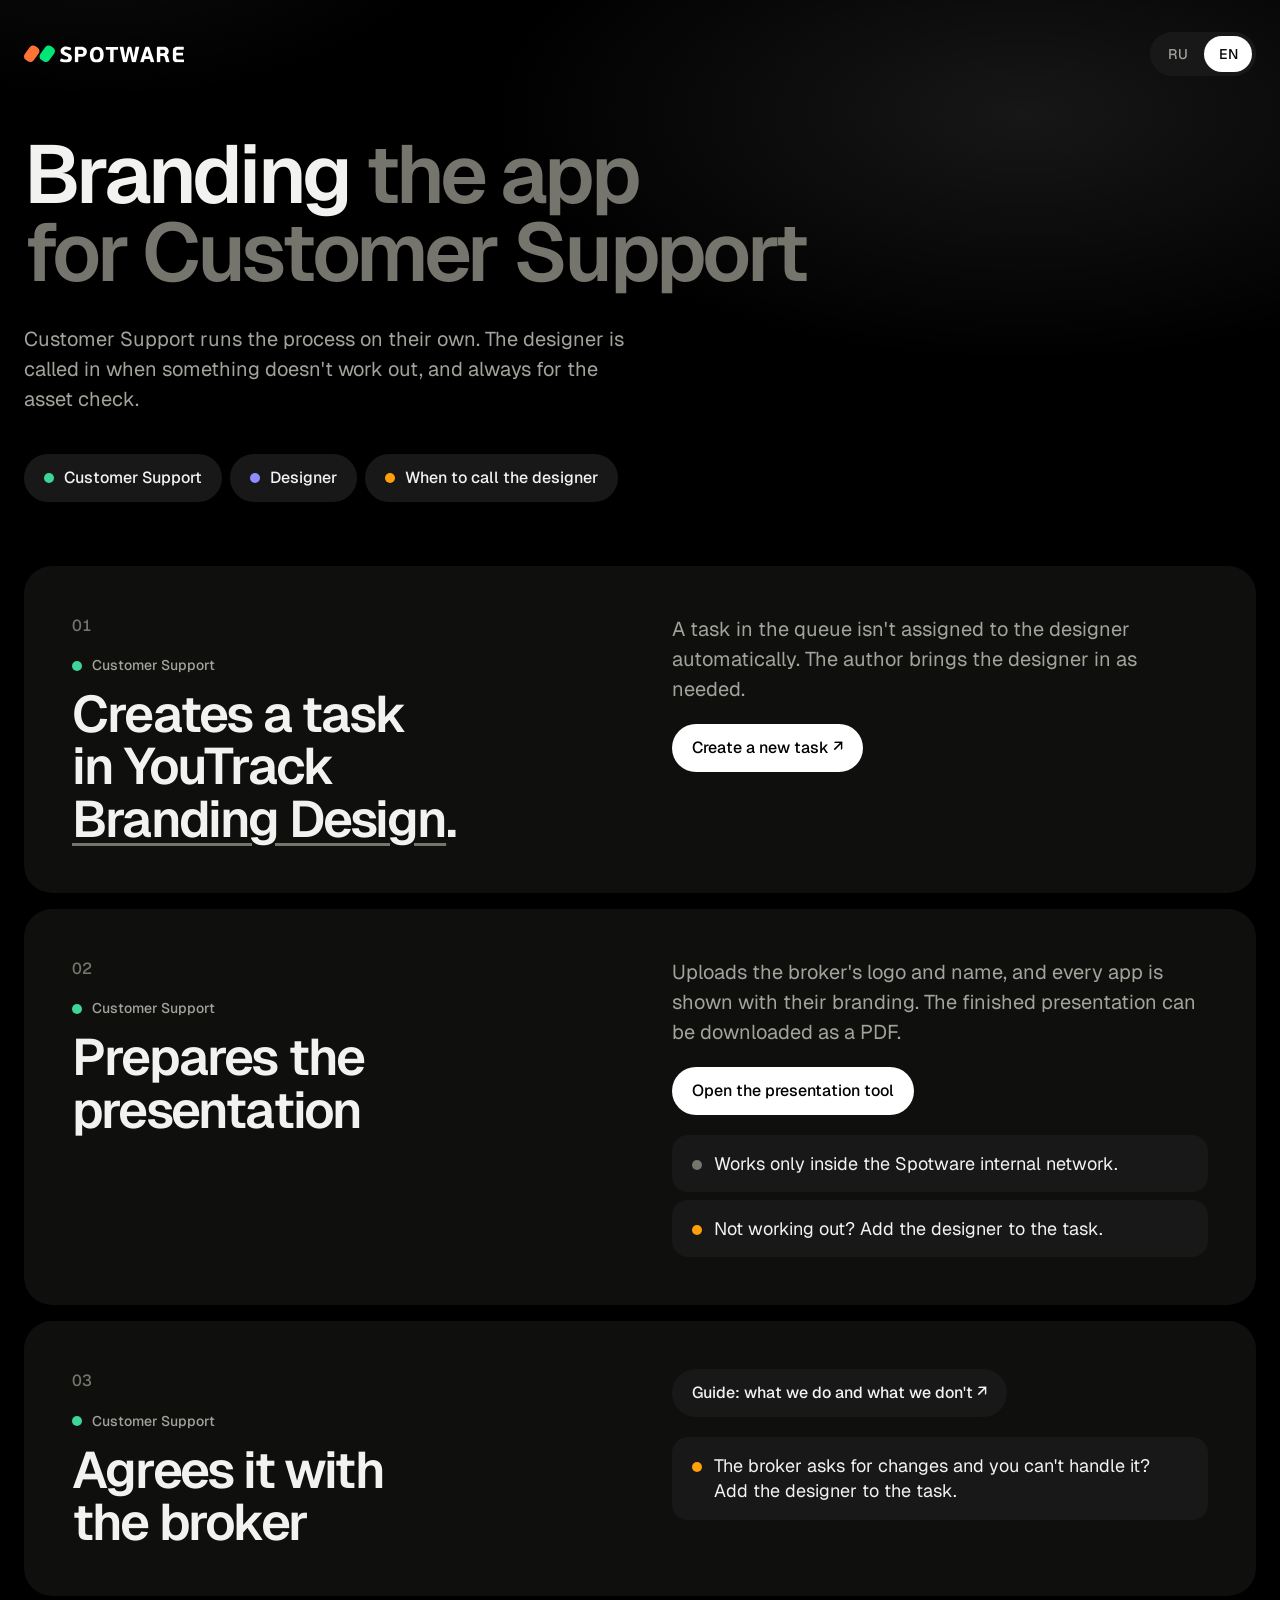
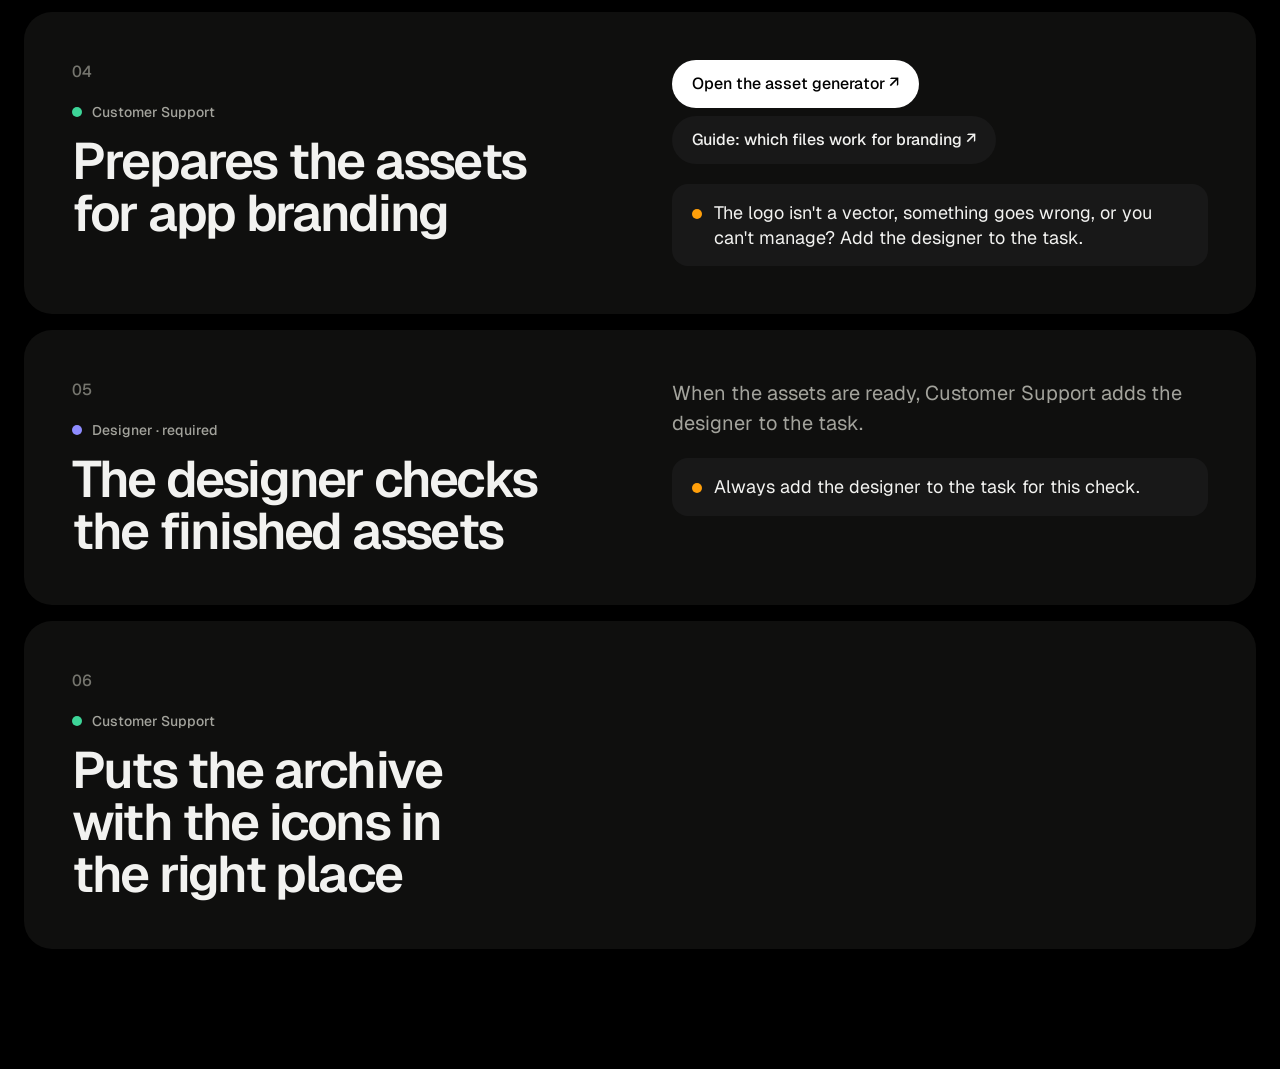
==== commit f88bcbb6: "SOP hero: two-line title break Co-Authored-By: Claude Sonnet 5.5 <noreply@anthropic.com> Claude-Sess" ====
--- a/branding-sop/index.html
+++ b/branding-sop/index.html
@@ -47,8 +47,9 @@
     radial-gradient(40% 40% at 8% 0%, rgba(255,255,255,.05), transparent 70%);
 }
 .eyebrow { display: block; font-size: 16px; font-weight: 500; color: var(--ink-3); margin-bottom: 24px; }
-h1 { font-weight: 600; letter-spacing: -.045em; line-height: .95; font-size: clamp(40px, 5.4vw, 104px); overflow-wrap: anywhere; }
-h1 .dim { display: block; color: var(--ink-3); }
+h1 { font-weight: 600; letter-spacing: -.045em; line-height: .95; font-size: clamp(40px, 6.4vw, 112px); overflow-wrap: anywhere; }
+h1 .dim { color: var(--ink-3); }
+h1 .l2 { display: block; }
 .lead { margin-top: 32px; max-width: 620px; font-size: 20px; line-height: 1.5; color: var(--ink-2); }
 .legend { display: flex; flex-wrap: wrap; gap: 8px; margin: 40px 0 0; padding: 0; list-style: none; }
 .legend li { display: inline-flex; align-items: center; gap: 10px; height: 48px; padding: 0 20px; border-radius: 999px; background: var(--surface-2); font-weight: 500; }
@@ -128,7 +129,7 @@
         <button type="button" data-lang="en" aria-pressed="false">EN</button>
       </div>
       <a class="brand" href="https://www.spotware.com" target="_blank" rel="noopener" aria-label="Spotware"><img src="presentation/assets/spotware-logo-header.svg" alt="Spotware" width="160" height="18"></a>
-      <h1><span data-i="h1a">Брендирование</span><span class="dim" data-i="h1b">приложения для Customer Support</span></h1>
+      <h1><span data-i="h1a">Брендирование</span> <span class="dim" data-i="h1b">приложения</span><span class="dim l2" data-i="h1c">для Customer Support</span></h1>
       <p class="lead" data-i="lead">Customer Support ведёт процесс сам. Дизайнера зовут, когда что-то не получается, и обязательно на проверку ассетов.</p>
       <ul class="legend" id="legend" aria-label="Обозначения">
         <li><i class="dot s"></i>Customer Support</li>
@@ -235,7 +236,7 @@
 
 <script>
 (function () {
-  var EN = {"h1a": "Branding", "h1b": "the app for Customer Support", "lead": "Customer Support runs the process on their own. The designer is called in when something doesn't work out, and always for the asset check.", "lg3": "When to call the designer", "s1h": "Creates a task in YouTrack <a href='https://yt.ctrader.com/projects/XD' target='_blank' rel='noopener'>Branding Design</a>.", "s1b": "Create a new task ↗",
+  var EN = {"h1a": "Branding", "h1b": "the app", "h1c": "for Customer Support", "lead": "Customer Support runs the process on their own. The designer is called in when something doesn't work out, and always for the asset check.", "lg3": "When to call the designer", "s1h": "Creates a task in YouTrack <a href='https://yt.ctrader.com/projects/XD' target='_blank' rel='noopener'>Branding Design</a>.", "s1b": "Create a new task ↗",
     "s1p": "A task in the queue isn't assigned to the designer automatically. The author brings the designer in as needed.", "s2h": "Prepares the presentation", "s2p": "Uploads the broker's logo and name, and every app is shown with their branding. The finished presentation can be downloaded as a PDF.", "s2b": "Open the presentation tool", "s2n1": "Works only inside the Spotware internal network.", "s2n2": "Not working out? Add the designer to the task.", "s3h": "Agrees it with the broker", "s3b": "Guide: what we do and what we don't ↗", "s3n": "The broker asks for changes and you can't handle it? Add the designer to the task.", "s4h": "Prepares the assets for app branding", "s4b1": "Open the asset generator ↗", "s4b2": "Guide: which files work for branding ↗", "s4n": "The logo isn't a vector, something goes wrong, or you can't manage? Add the designer to the task.", "s5w": "Designer · required", "s5h": "The designer checks the finished assets", "s5p": "When the assets are ready, Customer Support adds the designer to the task.", "s5n": "Always add the designer to the task for this check.", "s6h": "Puts the archive with the icons in the right place", "back": "← Back to the scheme"};
   var META = {
     ru: { title: 'SOP брендирования cTrader', legend: 'Обозначения', frame: 'Инструмент презентации', group: 'Язык' },
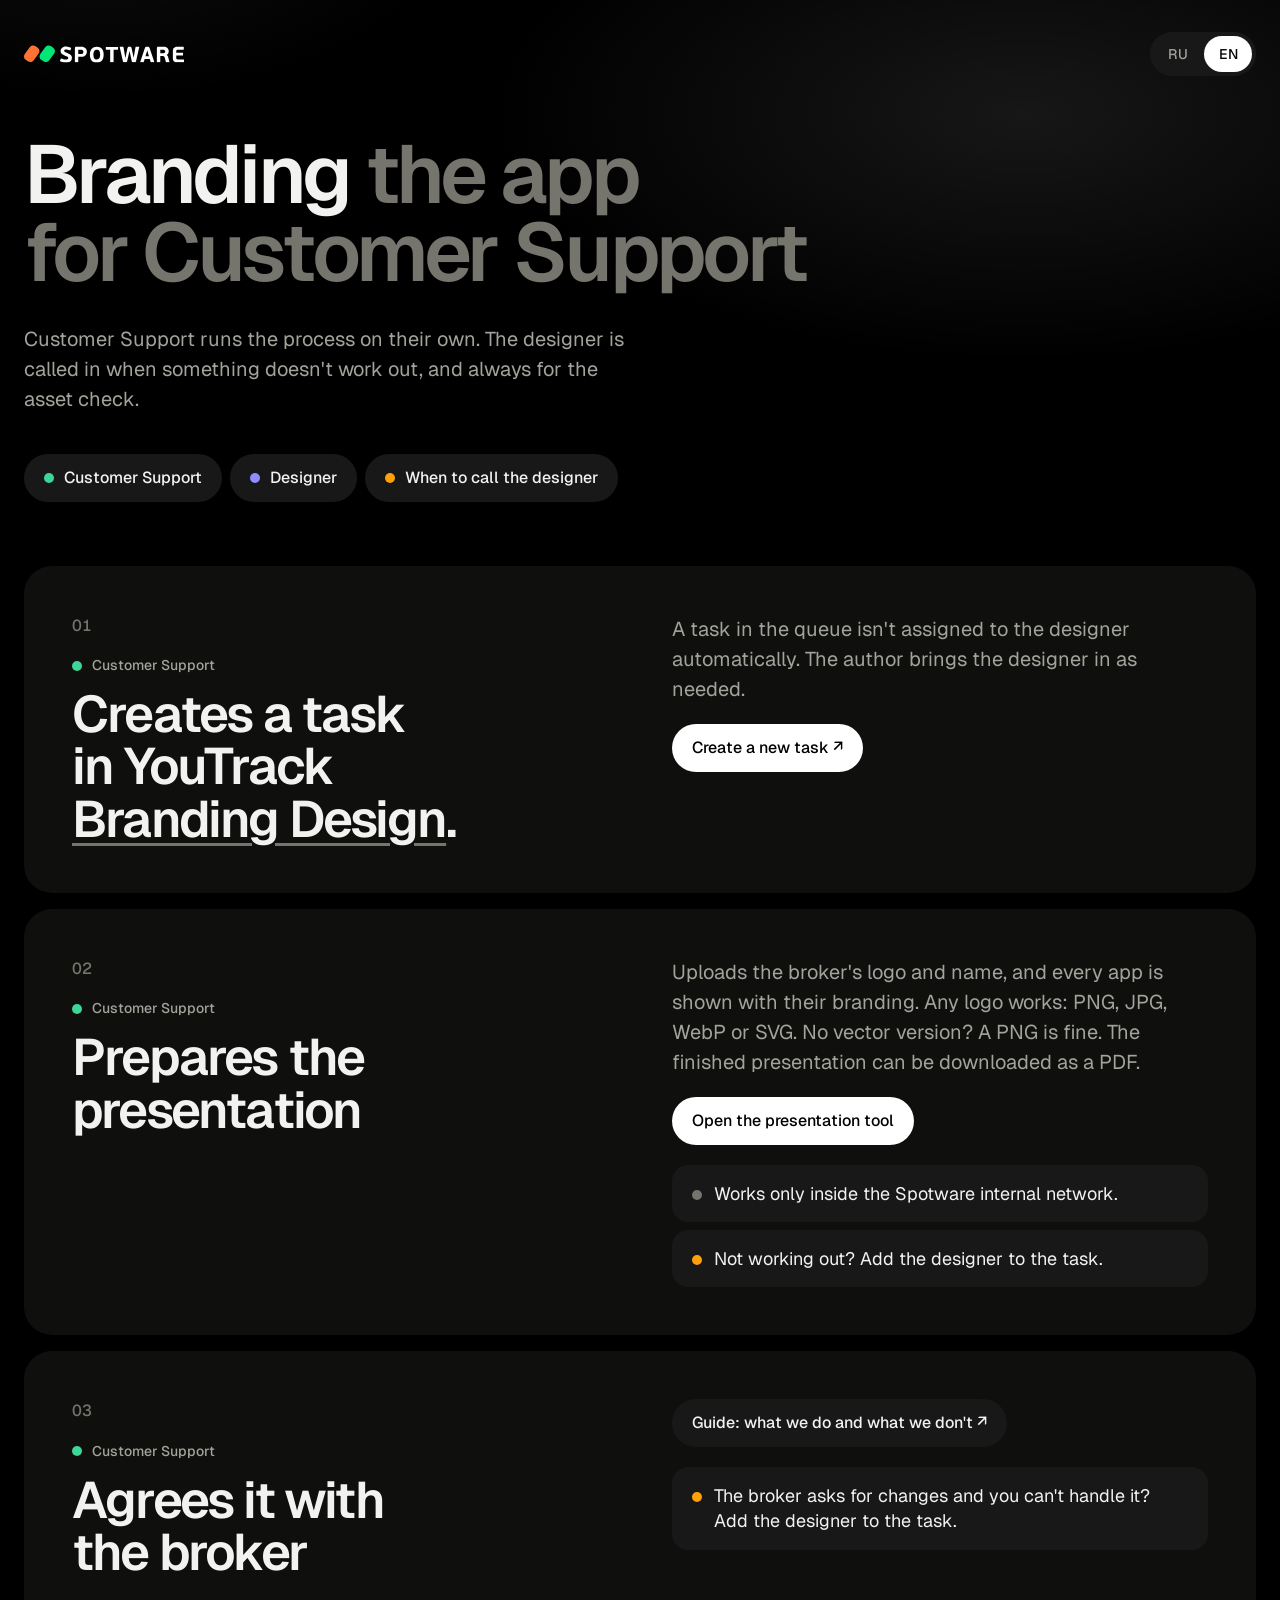
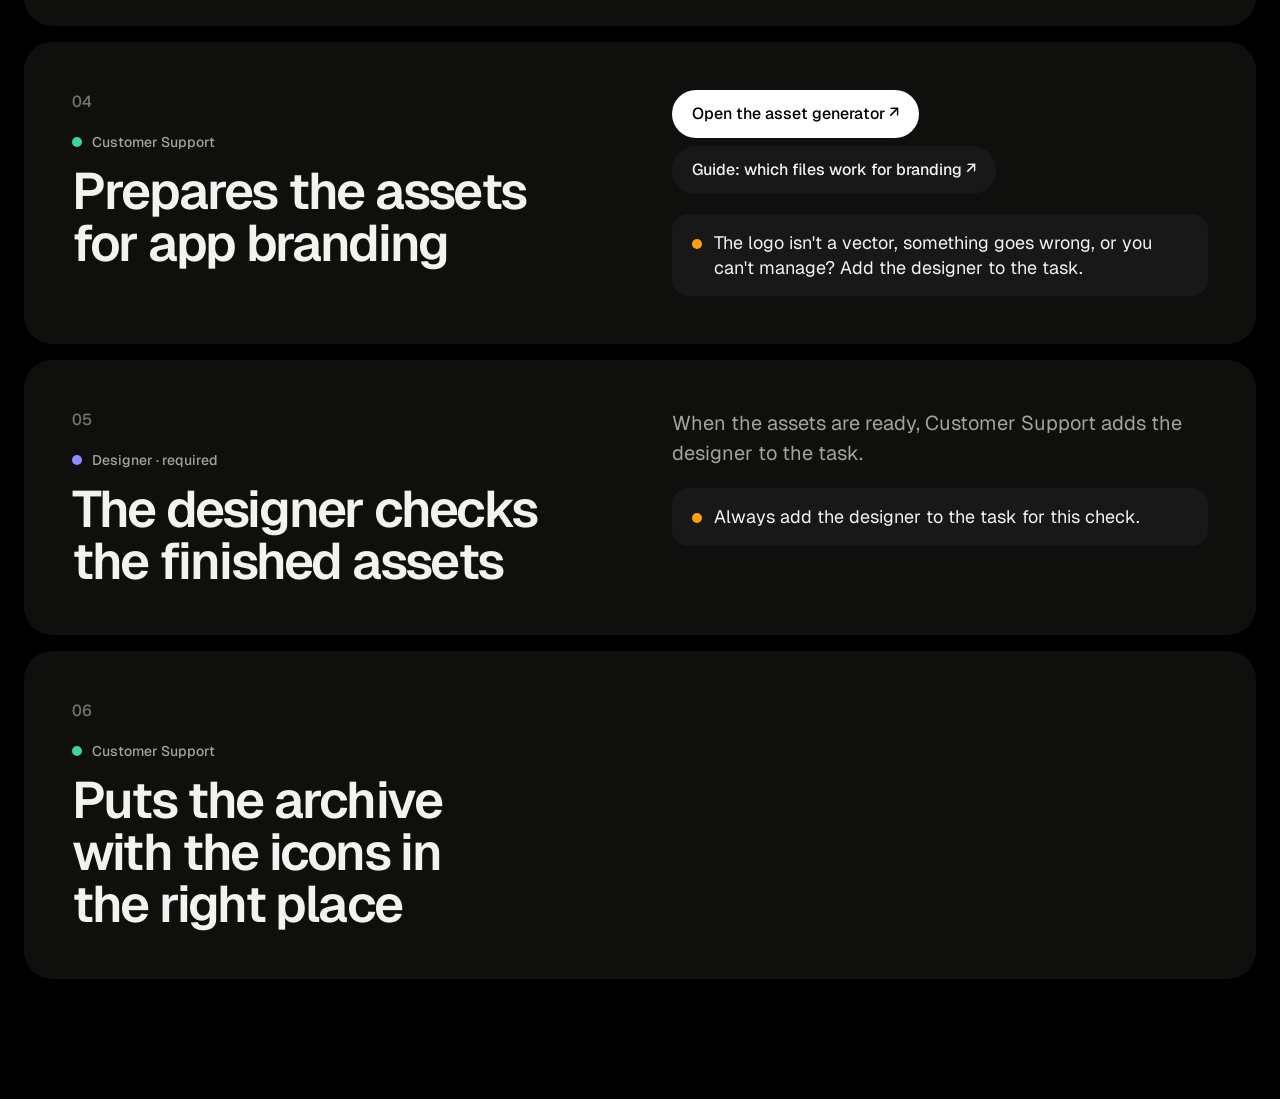
==== commit a6490abe: "SOP step 2: say that PNG (and JPG, WebP, SVG) logos work Co-Authored-By: Claude Sonnet 5.5 <noreply@" ====
--- a/branding-sop/index.html
+++ b/branding-sop/index.html
@@ -160,7 +160,7 @@
           <h2 data-i="s2h">Готовит презентацию</h2>
         </div>
         <div class="body">
-          <p data-i="s2p">Загружает лого и название брокера, и все приложения показываются с его брендом. Готовую презентацию можно скачать в PDF.</p>
+          <p data-i="s2p">Загружает лого и название брокера, и все приложения показываются с его брендом. Подойдёт любой логотип: PNG, JPG, WebP или SVG. Если логотипа в векторе нет, PNG тоже годится. Готовую презентацию можно скачать в PDF.</p>
           <div class="actions">
             <a class="btn primary" href="#presentation" data-i="s2b">Открыть инструмент презентации</a>
           </div>
@@ -237,7 +237,7 @@
 <script>
 (function () {
   var EN = {"h1a": "Branding", "h1b": "the app", "h1c": "for Customer Support", "lead": "Customer Support runs the process on their own. The designer is called in when something doesn't work out, and always for the asset check.", "lg3": "When to call the designer", "s1h": "Creates a task in YouTrack <a href='https://yt.ctrader.com/projects/XD' target='_blank' rel='noopener'>Branding Design</a>.", "s1b": "Create a new task ↗",
-    "s1p": "A task in the queue isn't assigned to the designer automatically. The author brings the designer in as needed.", "s2h": "Prepares the presentation", "s2p": "Uploads the broker's logo and name, and every app is shown with their branding. The finished presentation can be downloaded as a PDF.", "s2b": "Open the presentation tool", "s2n1": "Works only inside the Spotware internal network.", "s2n2": "Not working out? Add the designer to the task.", "s3h": "Agrees it with the broker", "s3b": "Guide: what we do and what we don't ↗", "s3n": "The broker asks for changes and you can't handle it? Add the designer to the task.", "s4h": "Prepares the assets for app branding", "s4b1": "Open the asset generator ↗", "s4b2": "Guide: which files work for branding ↗", "s4n": "The logo isn't a vector, something goes wrong, or you can't manage? Add the designer to the task.", "s5w": "Designer · required", "s5h": "The designer checks the finished assets", "s5p": "When the assets are ready, Customer Support adds the designer to the task.", "s5n": "Always add the designer to the task for this check.", "s6h": "Puts the archive with the icons in the right place", "back": "← Back to the scheme"};
+    "s1p": "A task in the queue isn't assigned to the designer automatically. The author brings the designer in as needed.", "s2h": "Prepares the presentation", "s2p": "Uploads the broker's logo and name, and every app is shown with their branding. Any logo works: PNG, JPG, WebP or SVG. No vector version? A PNG is fine. The finished presentation can be downloaded as a PDF.", "s2b": "Open the presentation tool", "s2n1": "Works only inside the Spotware internal network.", "s2n2": "Not working out? Add the designer to the task.", "s3h": "Agrees it with the broker", "s3b": "Guide: what we do and what we don't ↗", "s3n": "The broker asks for changes and you can't handle it? Add the designer to the task.", "s4h": "Prepares the assets for app branding", "s4b1": "Open the asset generator ↗", "s4b2": "Guide: which files work for branding ↗", "s4n": "The logo isn't a vector, something goes wrong, or you can't manage? Add the designer to the task.", "s5w": "Designer · required", "s5h": "The designer checks the finished assets", "s5p": "When the assets are ready, Customer Support adds the designer to the task.", "s5n": "Always add the designer to the task for this check.", "s6h": "Puts the archive with the icons in the right place", "back": "← Back to the scheme"};
   var META = {
     ru: { title: 'SOP брендирования cTrader', legend: 'Обозначения', frame: 'Инструмент презентации', group: 'Язык' },
     en: { title: 'cTrader Branding SOP', legend: 'Legend', frame: 'Presentation tool', group: 'Language' }
